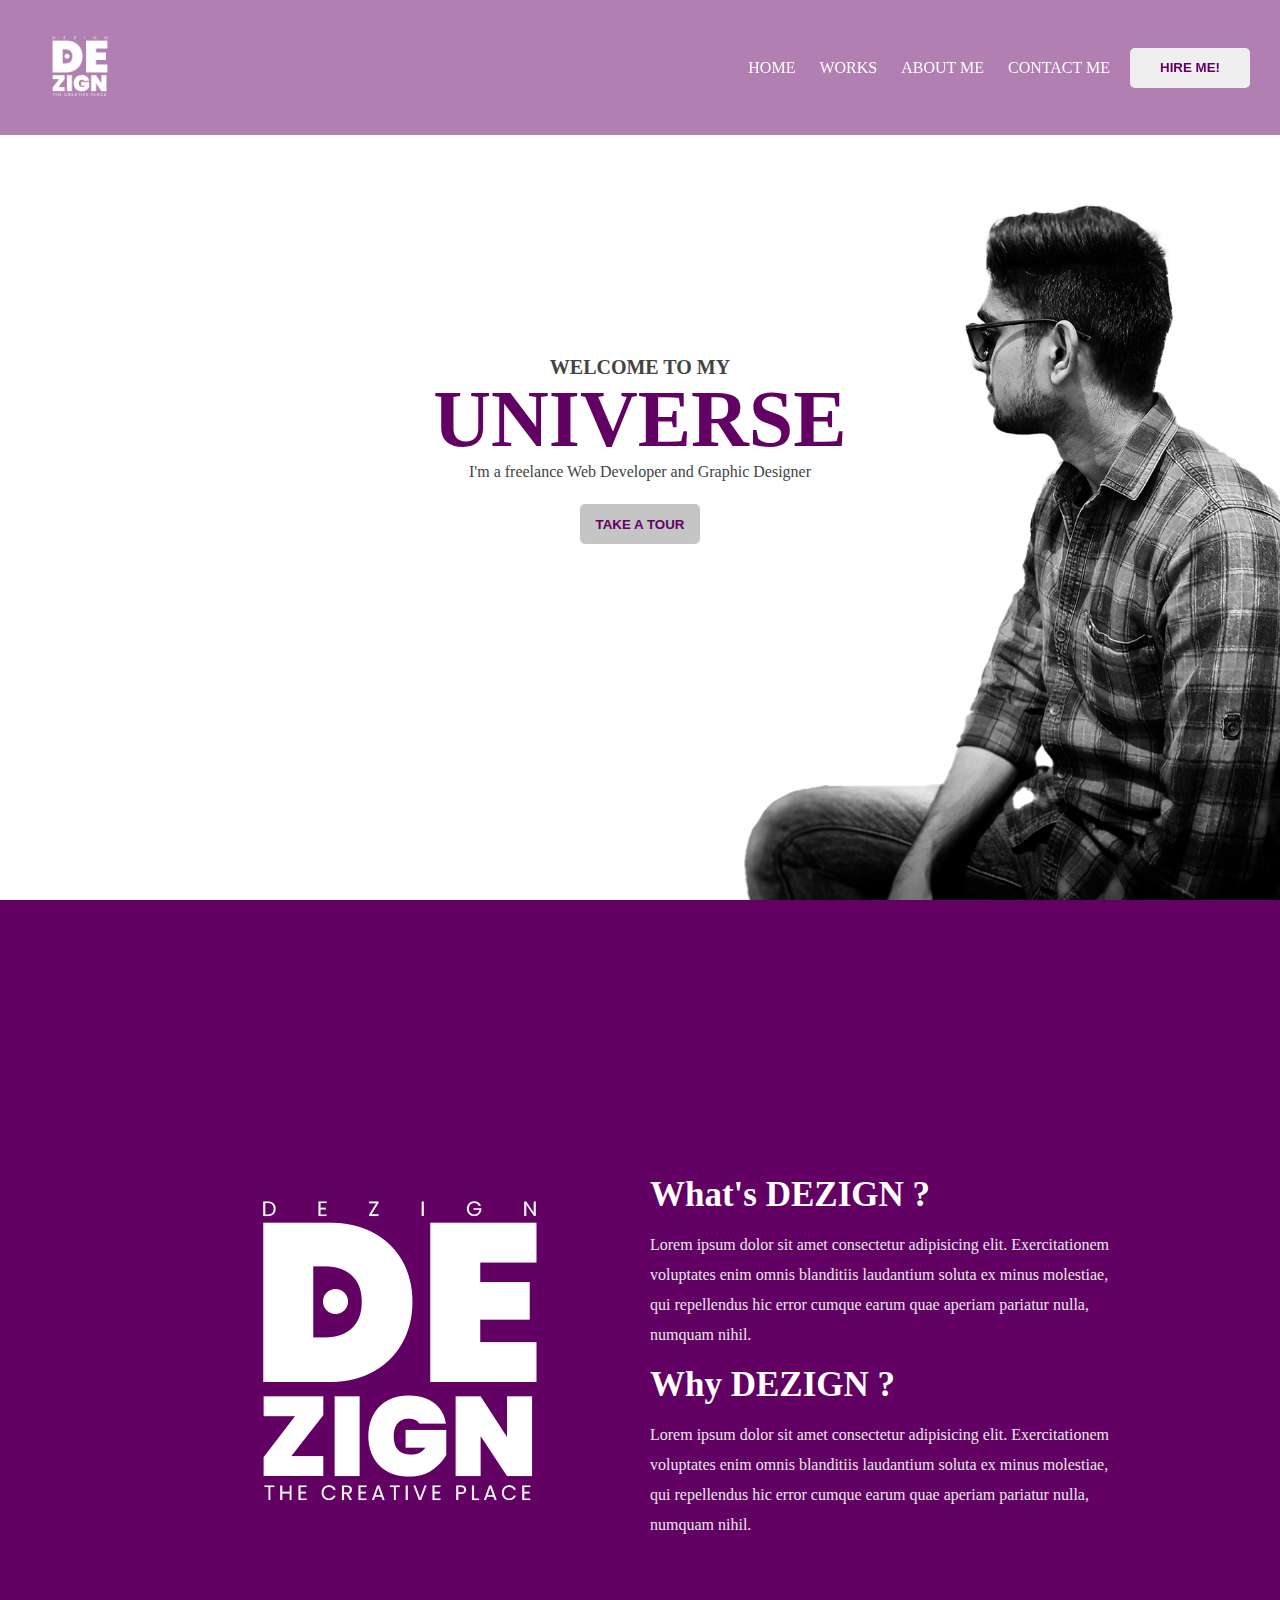
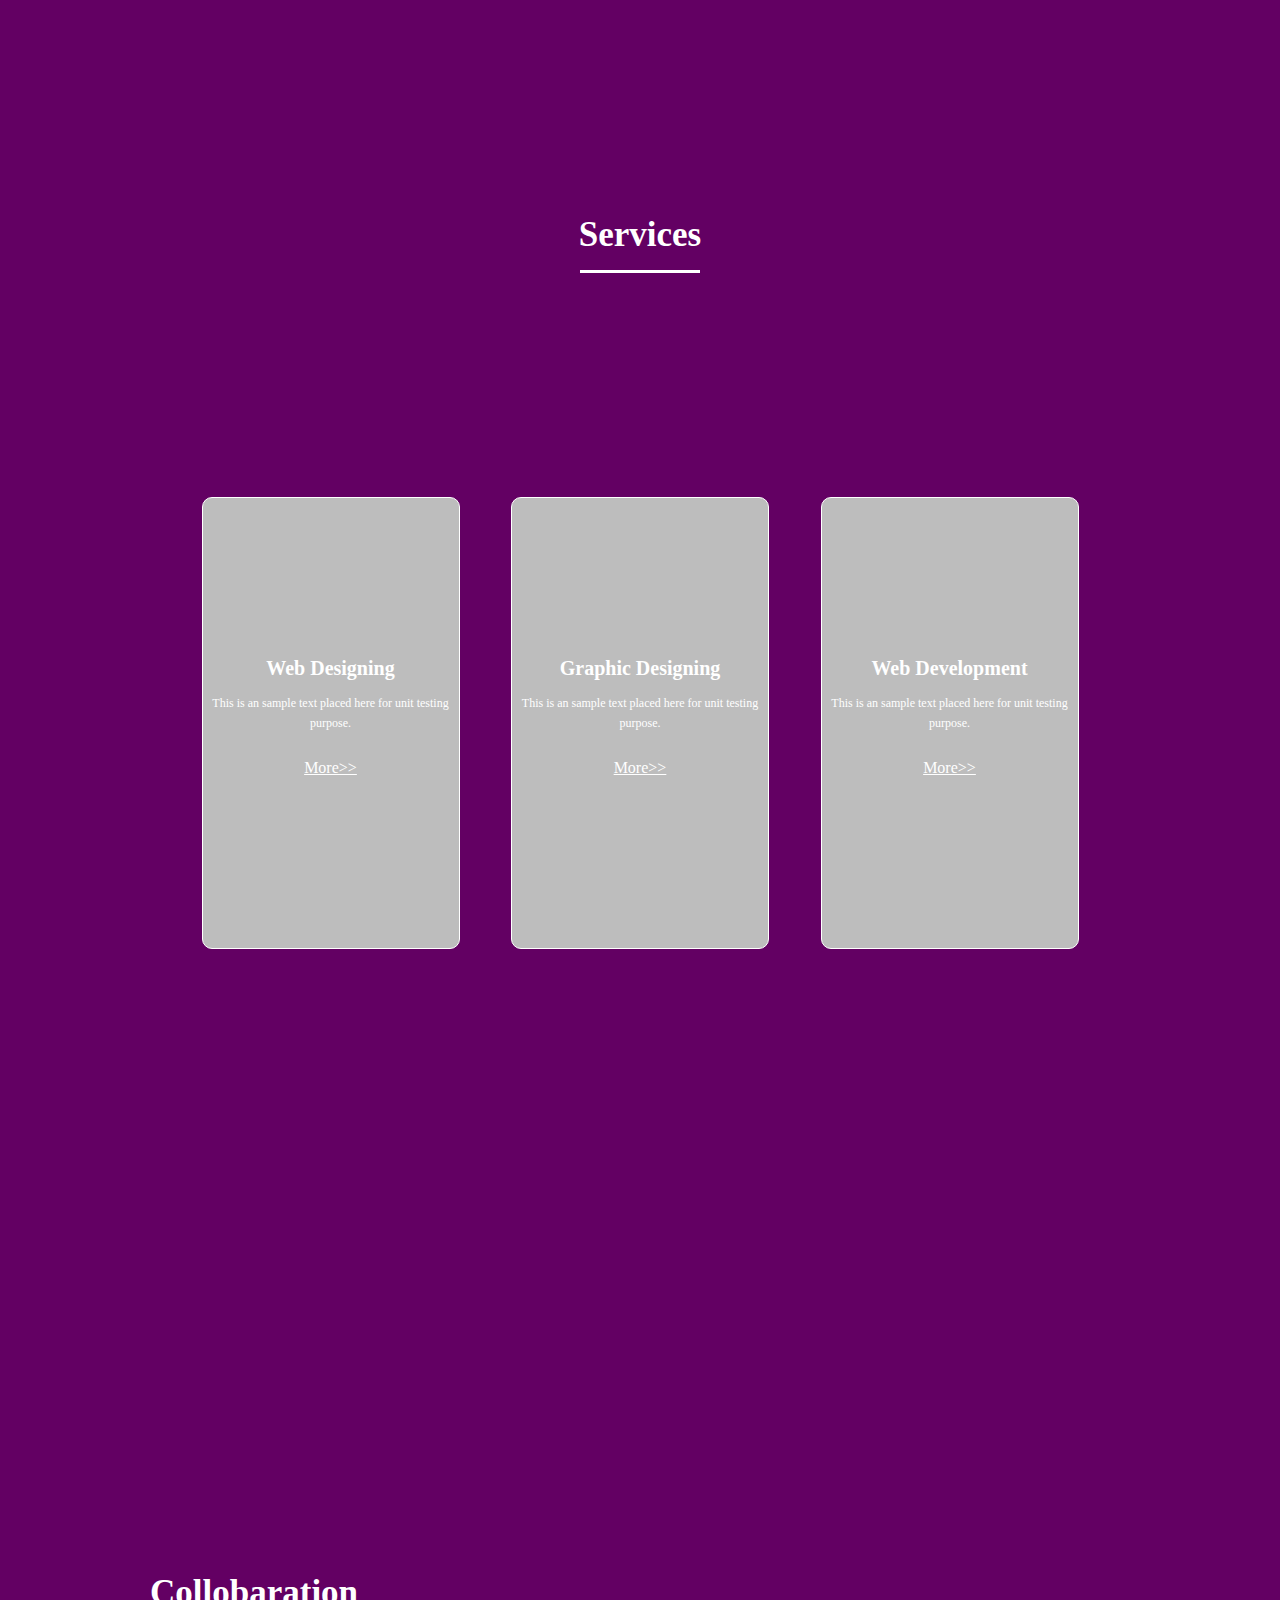
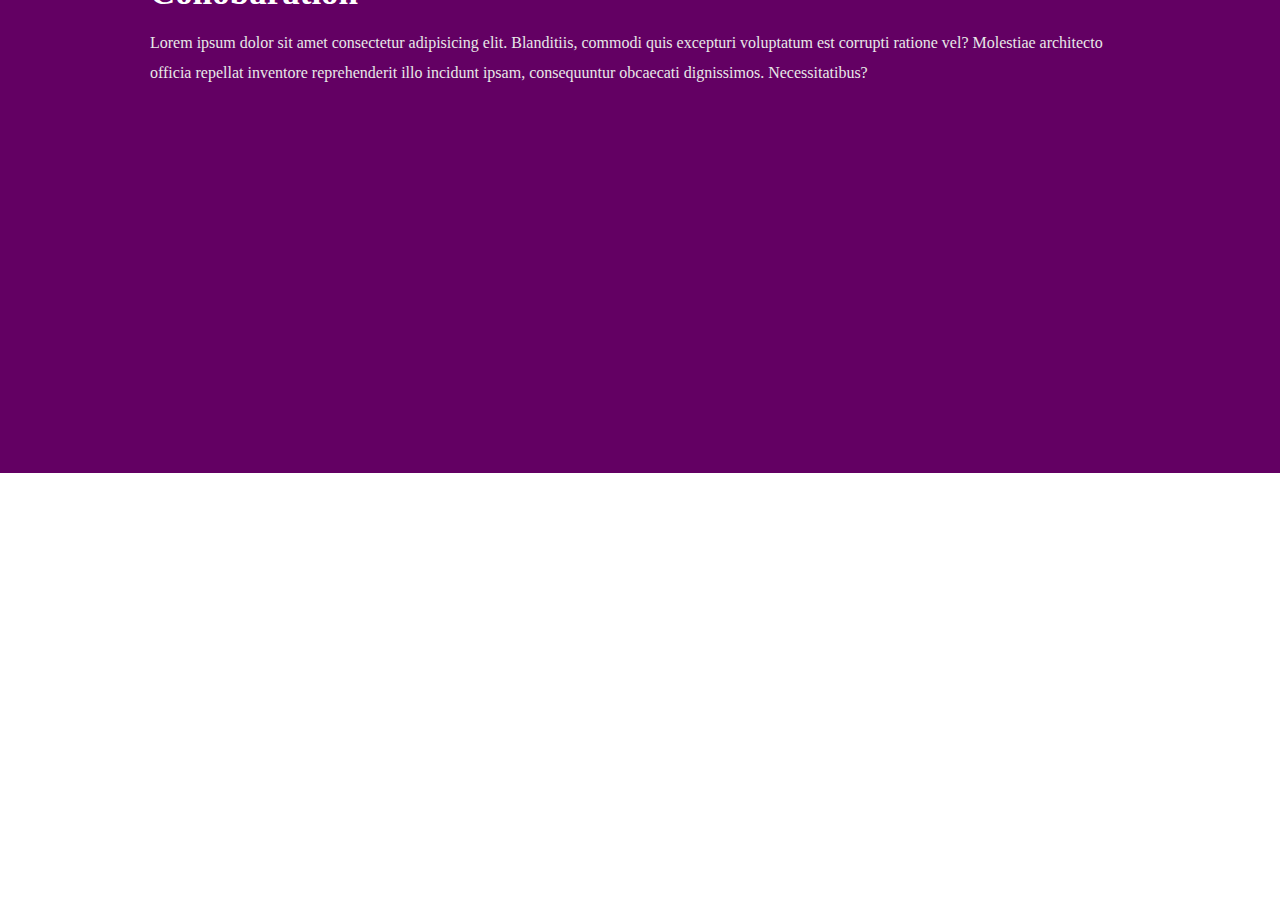
==== index.html @ f2484383 "Add files via upload" ====
<!DOCTYPE html>
<html lang="en">

<head>
    <meta charset="UTF-8">
    <meta http-equiv="X-UA-Compatible" content="IE=edge">
    <meta name="viewport" content="width=device-width, initial-scale=1.0">
    <title>Mubeen</title>
    <link rel="stylesheet" href="styles.css">
    <link rel="stylesheet" href="global-styles.css">
</head>

<body>
    <section class="nav-bar-wrapper">
        <div class="nav-bar-logo">
            <img src="dezign copy.png" alt="" height="100px" width="100px">
        </div>
        <div class="nav-bar-links">
            <ul>
                <li><a href="index.html">Home</a></li>
                <li><a href="works.html">Works</a></li>
                <li><a href="">about me</a></li>
                <li><a href="">Contact me</a></li>
            </ul>
            <button>Hire me!</button>
        </div>
    </section>
    <div class="home-landing-wrapper">
        <div class="text-wrapper">
            <h3>Welcome to my</h3>
            <h1>Universe</h1>
            <p>I'm a freelance Web Developer and Graphic Designer</p>
            <button class="primary-btn-dzn">Take a Tour</button>

        </div>

    </div>

    <div class="overview-wrapper">
        <img src="dezign copy.png" alt="">
        <div class="overview-content">
            <h3>What's DEZIGN ?</h3>
            <p>Lorem ipsum dolor sit amet consectetur adipisicing elit. Exercitationem voluptates enim omnis blanditiis
                laudantium soluta ex minus molestiae, qui repellendus hic error cumque earum quae aperiam pariatur
                nulla, numquam nihil.</p>
            <h3>Why DEZIGN ?</h3>
            <p>Lorem ipsum dolor sit amet consectetur adipisicing elit. Exercitationem voluptates enim omnis blanditiis
                laudantium soluta ex minus molestiae, qui repellendus hic error cumque earum quae aperiam pariatur
                nulla, numquam nihil.</p>
        </div>
    </div>


    <div style="background-color:rgb(99, 0, 99);">
        <h3 class="h3-text-styling" style="text-align:center;">Services</h3>
        <div class="under-line-sec">
            <div></div>
        </div>
        <div class="pricing-wrapper">
            <div class="pricing-card">
                <img src="icons/web-white.png" alt="" width="70px">
                <h4 class="h4-global-text">Web Designing</h4>
                <p class="global-small-text" style="text-align: center;">
                    This is an sample text placed here for unit testing purpose.
                </p>
                <a href="">More>></a>
            </div>
            <div class="pricing-card">
                <img src="icons/ps-white.png" alt="" width="70px">
                <h4 class="h4-global-text">Graphic Designing</h4>
                <p class="global-small-text" style="text-align: center;">
                    This is an sample text placed here for unit testing purpose.
                </p>
                <a href="">More>></a>
            </div>
            <div class="pricing-card">
                <img src="icons/dynamic-white.png" alt="" width="70px">
                <h4 class="h4-global-text">Web Development</h4>
                <p class="global-small-text" style="text-align: center;">
                    This is an sample text placed here for unit testing purpose.
                </p>
                <a href="">More>></a>
            </div>

        </div>
    </div>

    <div class="over2-wrapper">
        <div class="over2-content-wrapper">
            <img src="svg/undraw_team_up_re_84ok.svg" alt="">
            <div class="over2-content">
                <h3>Collobaration</h3>
                <p>Lorem ipsum dolor sit amet consectetur adipisicing elit. Blanditiis, commodi quis excepturi
                    voluptatum est corrupti ratione vel? Molestiae architecto officia repellat inventore reprehenderit
                    illo incidunt ipsam, consequuntur obcaecati dignissimos. Necessitatibus?</p>
            </div>
        </div>
    </div>


    <footer class="footer-wrapper">
        <img src="svg/wavesOpacity.svg" alt="">
    </footer>

</body>

</html>
---- styles.css ----
* {
    margin: 0;
    padding: 0;
}

body {
    font-family: Poppins;
}

.nav-bar-wrapper {
    position: fixed;
    top: 0;
    display: flex;
    justify-content: space-between;
    align-items: center;
    padding-left: 30px;
    padding-right: 30px;
    width: 100%;
    height: 15vh;
    background-color: rgba(99, 0, 99, 0.500);




}

.nav-bar-links {
    display: flex;
    justify-content: space-evenly;
    align-items: center;
    margin-right: 60px;
}

.nav-bar-links ul li {
    display: inline-block;
    text-decoration: none;
    list-style: none;
    padding-left: 20px;
}

.nav-bar-links ul li a {
    text-decoration: none;
    color: white;
    text-transform: uppercase;
    transition: 350ms;
}

.nav-bar-links ul li a:hover {
    color: rgb(255, 95, 255);
    font-style: italic;
    transition: 350ms;
}

.nav-bar-links button {
    margin-left: 20px;
    width: 120px;
    height: 40px;
    border: none;
    color: rgb(99, 0, 99);
    text-transform: uppercase;
    font-weight: bolder;
    border-radius: 5px;
    transition: 350ms;
}

.nav-bar-links button:hover {
    border-radius: 15px;
    background-color: #fff800;
    transition: 350ms;
}

.home-landing-wrapper {
    display: flex;
    align-items: center;
    justify-content: center;
    width: 100%;
    height: 100vh;
    text-align: center;
    background-image: url(bg.png);
    background-position: center;
    background-size: cover;

}

.home-landing-wrapper h3 {
    text-transform: uppercase;
    color: rgb(67, 67, 67);
    font-size: 20px;
}

.home-landing-wrapper h1 {
    text-transform: uppercase;
    color: rgb(99, 0, 99);
    font-size: 80px;
    line-height: 80px;

}

.primary-btn-dzn {
    margin-top: 20px;
    width: 120px;
    height: 40px;
    border: none;
    color: rgb(99, 0, 99);
    text-transform: uppercase;
    font-weight: bolder;
    border-radius: 5px;
    background-color: rgb(197, 197, 197);
    transition: 350ms;
}

.primary-btn-dzn:hover {
    border-radius: 15px;
    color: white;
    background-color: rgb(99, 0, 99);
    transition: 350ms;

}

.text-wrapper {
    text-align: center;
    width: 1200px;
    animation: 1s ease-out 0s 1 slideInLeft;


}

.text-wrapper p {
    color: rgb(67, 67, 67);
    line-height: 25px;
}

.overview-wrapper {
    display: flex;
    align-items: center;
    justify-content: space-between;
    padding-left: 150px;
    padding-right: 150px;
    width: auto;
    height: 100vh;
    background-color: rgb(99, 0, 99);
}

.overview-content h3 {
    color: white;
    font-size: 35px;
    line-height: 70px;
}

.overview-content p {
    color: rgb(232, 232, 232);
    line-height: 30px;
}

.pricing-wrapper {
    display: flex;
    justify-content: space-evenly;
    align-items: center;
    width: auto;
    height: 100vh;
    background-color: rgba(99, 0, 99);
    padding-left: 150px;
    padding-right: 150px;
}

.over-pricing-wrapper {
    background-color: rgba(99, 0, 99, 0.500);
}

.pricing-card {
    width: 20vw;
    height: 50vh;
    background-color: rgb(189, 189, 189);
    border: solid;
    border-color: rgb(255, 255, 255);
    border-width: 1px;
    border-radius: 10px;
    display: flex;
    align-items: center;
    justify-content: center;
    flex-direction: column;
    transition: 350ms;
}

.pricing-card a {
    color: white;
    line-height: 70px;

}

.pricing-card a:hover {
    color: #fff800;
}

.pricing-card:hover {
    background-color: rgba(99, 0, 99, 0.500);
    transition: 350ms;

}

.pricing-card img:hover {
    transition: 350ms;
}

.over2-content-wrapper {
    display: flex;
    justify-content: space-between;
    align-items: center;
    padding-left: 150px;
    padding-right: 150px;
    width: auto;
    height: 100vh;
    background-color: rgb(99, 0, 99);
}

.over2-content h3 {
    font-size: 35px;
    line-height: 70px;
    color: white;
}

.over2-content p {
    color: rgb(232, 232, 232);
    line-height: 30px;
}

.footer-wrapper {
    height: 50vh;

}



/*Animation Definition Section*/
@keyframes slideInLeft {
    0% {
        transform: translateX(-100%);
    }

    100% {
        transform: translateX(0);
    }
}


/*Responsive */

@media(max-width:700px) {
    .nav-bar-wrapper {
        position: fixed;
        top: 0;
        display: flex;
        justify-content: space-between;
        align-items: center;
        padding-left: 30px;
        padding-right: 30px;
        width: 100%;
        height: 1vh;
        background-color: rgba(99, 0, 99, 0.500);
    }
}
---- global-styles.css ----
.h3-text-styling {
    color: white;
    font-size: 35px;
    line-height: 70px;

}

.under-line-sec {
    display: flex;
    justify-content: center;
    align-items: center;
}

.under-line-sec div {
    height: 3px;
    width: 120px;
    background-color: white;
}

.h4-global-text {
    font-size: 20px;
    line-height: 50px;
    color: white;
}

.global-small-text {
    color: rgb(255, 255, 255);
    font-size: 12px;
    line-height: 20px;
    width: 250px;
}
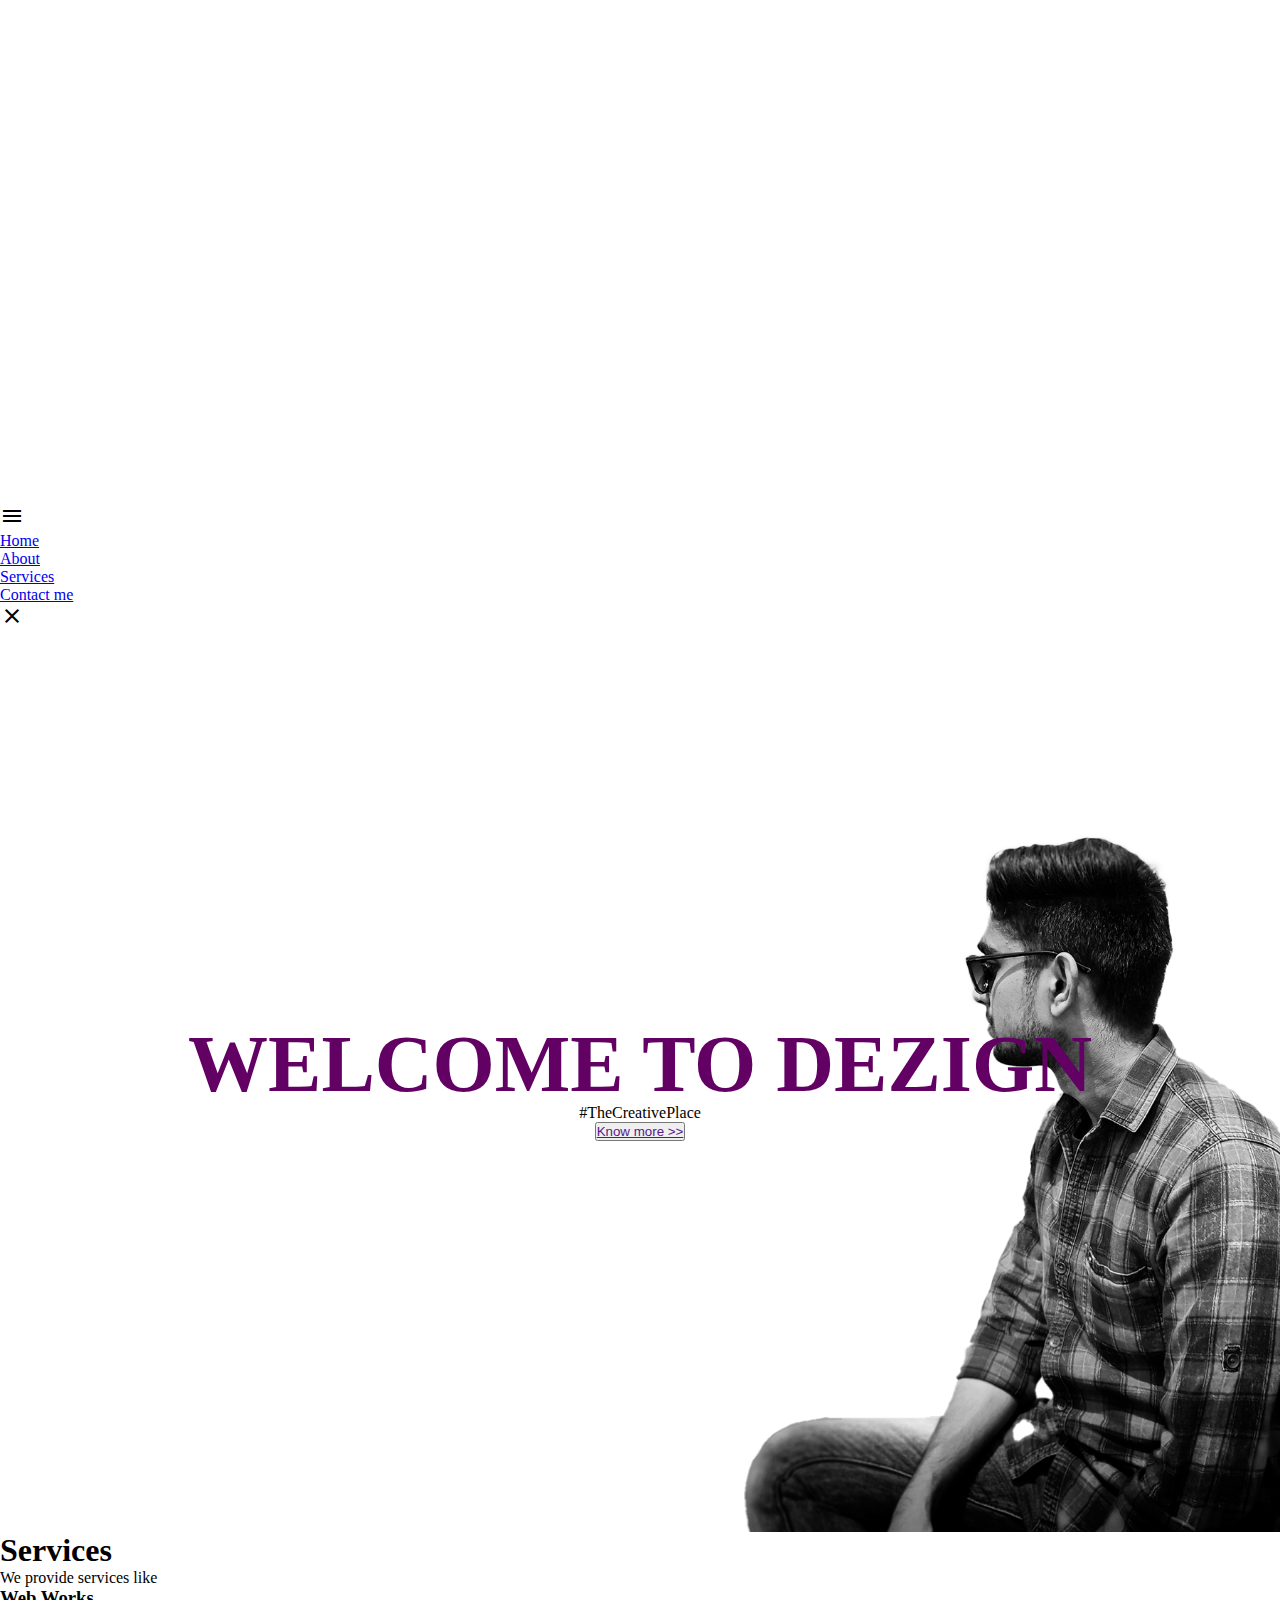
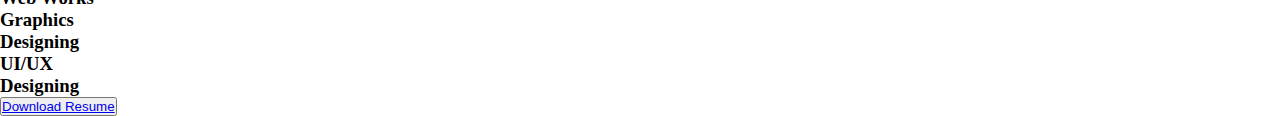
==== commit 58d30366: "Update index.html" ====
--- a/index.html
+++ b/index.html
@@ -5,103 +5,65 @@
     <meta charset="UTF-8">
     <meta http-equiv="X-UA-Compatible" content="IE=edge">
     <meta name="viewport" content="width=device-width, initial-scale=1.0">
-    <title>Mubeen</title>
+    <title>Document</title>
+    <link rel="stylesheet"
+        href="https://fonts.googleapis.com/css2?family=Material+Symbols+Outlined:opsz,wght,FILL,GRAD@48,400,0,0" />
     <link rel="stylesheet" href="styles.css">
-    <link rel="stylesheet" href="global-styles.css">
 </head>
 
 <body>
-    <section class="nav-bar-wrapper">
-        <div class="nav-bar-logo">
-            <img src="dezign copy.png" alt="" height="100px" width="100px">
+    <header>
+        <img src="dezign copy.png" alt="">
+        <div class="openMenu">
+            <span class="material-symbols-outlined">
+                menu
+            </span>
         </div>
-        <div class="nav-bar-links">
-            <ul>
-                <li><a href="index.html">Home</a></li>
-                <li><a href="works.html">Works</a></li>
-                <li><a href="">about me</a></li>
-                <li><a href="">Contact me</a></li>
+        <div class="nav_links">
+            <ul class="menu-wrap">
+                <li><a href="#">Home</a></li>
+                <li><a href="#aboutsec">About</a></li>
+                <li><a href="#servicecard">Services</a></li>
+                <li><a href="#">Contact me</a></li>
+                <div class="closeMenu">
+                    <span class="material-symbols-outlined">
+                        close
+                    </span>
+                </div>
             </ul>
-            <button>Hire me!</button>
+        </div>
+        
+    </header>
+
+    <section class="home-landing-wrapper">
+        <div class="landing-txt-wrapper">
+            <h1>Welcome to Dezign</h1>
+            <p>#TheCreativePlace</p>
+            <button><a href="">Know more >></a></button>
         </div>
     </section>
-    <div class="home-landing-wrapper">
-        <div class="text-wrapper">
-            <h3>Welcome to my</h3>
-            <h1>Universe</h1>
-            <p>I'm a freelance Web Developer and Graphic Designer</p>
-            <button class="primary-btn-dzn">Take a Tour</button>
 
-        </div>
-
-    </div>
-
-    <div class="overview-wrapper">
-        <img src="dezign copy.png" alt="">
-        <div class="overview-content">
-            <h3>What's DEZIGN ?</h3>
-            <p>Lorem ipsum dolor sit amet consectetur adipisicing elit. Exercitationem voluptates enim omnis blanditiis
-                laudantium soluta ex minus molestiae, qui repellendus hic error cumque earum quae aperiam pariatur
-                nulla, numquam nihil.</p>
-            <h3>Why DEZIGN ?</h3>
-            <p>Lorem ipsum dolor sit amet consectetur adipisicing elit. Exercitationem voluptates enim omnis blanditiis
-                laudantium soluta ex minus molestiae, qui repellendus hic error cumque earum quae aperiam pariatur
-                nulla, numquam nihil.</p>
-        </div>
-    </div>
-
-
-    <div style="background-color:rgb(99, 0, 99);">
-        <h3 class="h3-text-styling" style="text-align:center;">Services</h3>
-        <div class="under-line-sec">
-            <div></div>
-        </div>
-        <div class="pricing-wrapper">
-            <div class="pricing-card">
-                <img src="icons/web-white.png" alt="" width="70px">
-                <h4 class="h4-global-text">Web Designing</h4>
-                <p class="global-small-text" style="text-align: center;">
-                    This is an sample text placed here for unit testing purpose.
-                </p>
-                <a href="">More>></a>
+    <section class="services-wrapper" id="servicecard">
+        <h1>Services</h1>
+        <p>We provide services like</p>
+        <div class="card-wrapper">
+            <div class="service-card">
+                <h3>Web Works</h3>
             </div>
-            <div class="pricing-card">
-                <img src="icons/ps-white.png" alt="" width="70px">
-                <h4 class="h4-global-text">Graphic Designing</h4>
-                <p class="global-small-text" style="text-align: center;">
-                    This is an sample text placed here for unit testing purpose.
-                </p>
-                <a href="">More>></a>
+            <div class="service-card">
+                <h3>Graphics <br />Designing</h3>
             </div>
-            <div class="pricing-card">
-                <img src="icons/dynamic-white.png" alt="" width="70px">
-                <h4 class="h4-global-text">Web Development</h4>
-                <p class="global-small-text" style="text-align: center;">
-                    This is an sample text placed here for unit testing purpose.
-                </p>
-                <a href="">More>></a>
-            </div>
-
-        </div>
-    </div>
-
-    <div class="over2-wrapper">
-        <div class="over2-content-wrapper">
-            <img src="svg/undraw_team_up_re_84ok.svg" alt="">
-            <div class="over2-content">
-                <h3>Collobaration</h3>
-                <p>Lorem ipsum dolor sit amet consectetur adipisicing elit. Blanditiis, commodi quis excepturi
-                    voluptatum est corrupti ratione vel? Molestiae architecto officia repellat inventore reprehenderit
-                    illo incidunt ipsam, consequuntur obcaecati dignissimos. Necessitatibus?</p>
+            <div class="service-card">
+                <h3>UI/UX <br>Designing</h3>
             </div>
         </div>
-    </div>
+    </section>
 
+    <section class="scrollable-content-section" id="aboutsec">
+        <button><a href="me.jpg" download>Download Resume</a></button>
+    </section>
 
-    <footer class="footer-wrapper">
-        <img src="svg/wavesOpacity.svg" alt="">
-    </footer>
-
+    <script src="main.js"></script>
 </body>
 
-</html>+</html>
